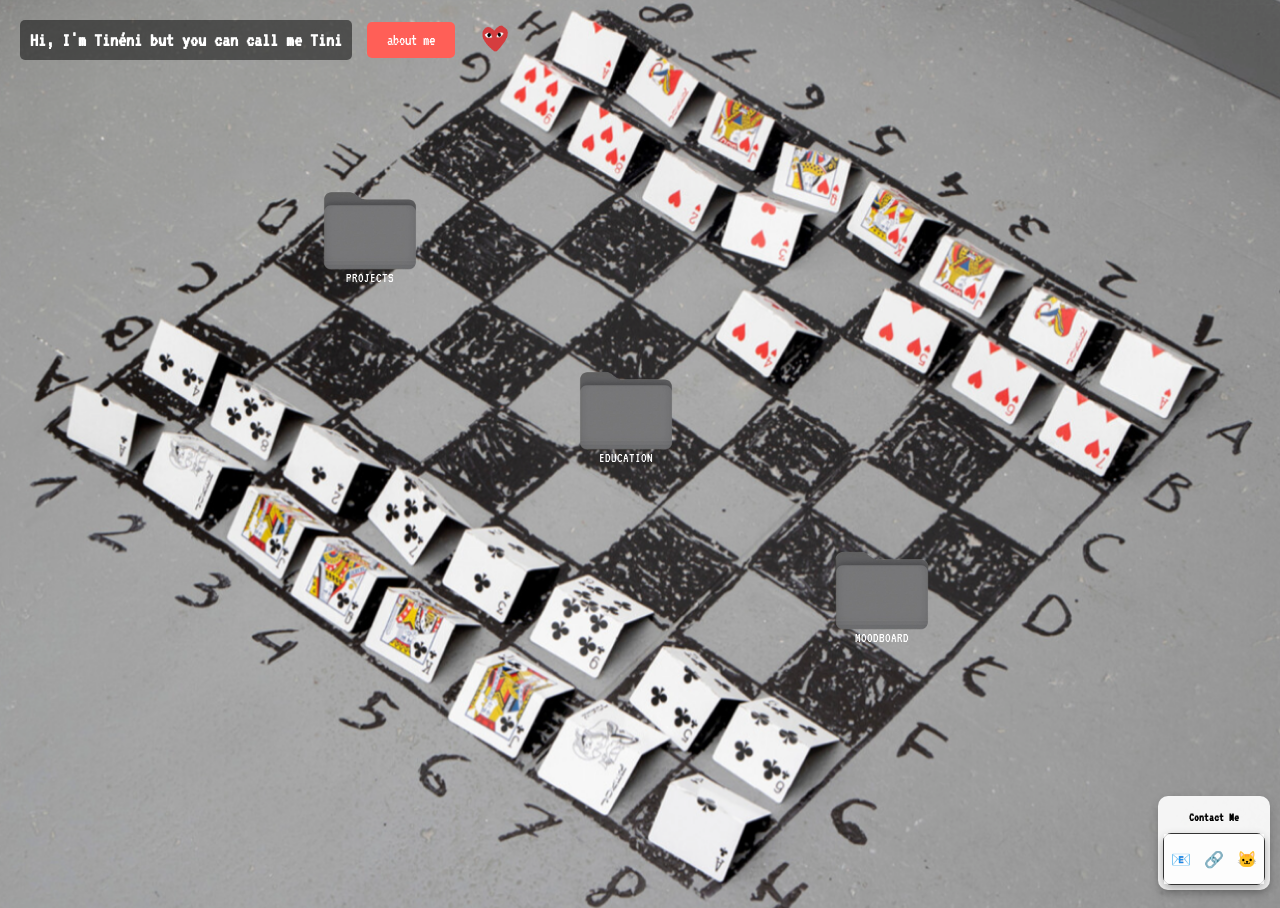
==== mainpage/main.html @ 6ec24387 "changement des dossiers" ====
<!DOCTYPE html>
<html lang="en">
<head>
    <meta charset="UTF-8">
    <meta name="viewport" content="width=device-width, initial-scale=1.0">
    <link href="main.css" rel="stylesheet">
    <script src="main.js" defer></script>
    <title>Main Page</title>
</head>
<body>

    <!-- Conteneur pour le texte d'introduction, le bouton et le cœur -->
    <div class="intro-container">
        <div class="intro-message">Hi, I'm Tinéni but you can call me Tini</div>
        <button id="more-info-btn" class="more-info-button">about me</button>
        <div class="heart-container">
            <img src="../images/cdg1.png" alt="Heart Image" class="heart-image">
        </div>
    </div>

    <!-- Icônes du bureau -->
    <div class="icon-container">
        <div class="icon-wrapper dossier1">
            <img src="../images/desktopfolder.png" alt="Dossier 1" class="icon" onclick="goToPage('../project/project.html')">
            <p>PROJECTS</p>
        </div>
        <div class="icon-wrapper dossier2">
            <img src="../images/desktopfolder.png" alt="Dossier 2" class="icon" id="education-folder">
            <p>EDUCATION</p>
        </div>
        <div class="icon-wrapper dossier3">
            <img src="../images/desktopfolder.png" alt="Dossier 3" class="icon" onclick="goToPage('page1.html')">
            <p>MOODBOARD</p>
        </div>
    </div>

    <!-- Fenêtre Finder pour l'éducation -->
    <div class="finder" id="education-finder">
        <div class="finder-header">
            <div class="finder-buttons">
                <button class="close-btn mac-btn" id="close-education-finder"></button> 
                <button class="minimize-btn mac-btn"></button>
                <button class="fullscreen-btn mac-btn"></button>
            </div>
            <p class="finder-title">Education</p>
        </div>
        <div class="finder-body">
            <div class="sidebar">
                <ul>
                    <li>Favoris</li>
                    <li><a href="../files/CVTineni.pdf" target="_blank" download="CVTineni.pdf">Documents</a></li>
                </ul>
            </div>
            <div class="content">
                <div class ="gif-container">
                    <img class="gif-image" img src="../images/souris.gif" alt="GIF cursor" width="100" height="100">
                </div>
                <div class="line line-gray">
                    <p data-tooltip="Maîtrise des fondamentaux de la programmation en 9 mois de cours intensif 
                    avec plusieurs projets de groupe réalisés (8). Plusieurs langages et frameworks sont vus au cours de l'année.">2024 : RNCP VI - Concepteur/Développeur d'Applications - Ada Tech School, Paris</p>
                </div>
                <div class="line line-white">
                    <p data-tooltip="Licence pluridisciplinaire où j'ai pu concevoir et appréhender les enjeux de la Communication
                    dans un contexte théorique et pratique. Erasmus de 6 mois réalisé à la Vrije Universiteeit Brussels où j'ai pu suivre également
                    des cours de plus axé sur les utilisateurs et le monde du commerce, ainsi que des ressources humaines. J'ai également réalisé un échange 
                    universitaire à l'Université de Montréal, où j'ai pu démarrer ma formation informatique, en suivant des cours en JAVA, C et de
                    création de sites web. - Mention Bien. ">2023 : Licence Information - Communication - Université Côte d'Azur, Nice</p>
                </div>
                <div class="line line-gray">
                    <p data-tooltip="Description: Baccalauréat Littéraire, option théâtre, section européenne (anglais)">2018 : Baccalauréat Littéraire - Lycée Bristol, Cannes</p>
                </div>
            </div>            
        </div>
    </div>

    <!-- Card Section -->
    <div class="card-container" id="card-container" style="display: none;">
        <div class="card" id="card-four">
            <button id="close-card-btn" class="close-card-button">X</button>
            <img src="../images/backcard.png" alt="Back of Card" class="card-image" id="back-card">
            <img src="../images/frontcard.png" alt="Front of Card" class="card-image front" id="front-card" style="display: none;">
        </div>
    </div>

    <!-- Section contact chessboard -->
    <div class="chess-contact">
        <h2>Contact Me</h2>
        <div class="chessboard">
            <div class="piece" id="email" title="Email me">📧</div>
            <div class="piece" id="linkedin" title="Connect on LinkedIn">🔗</div>
            <div class="piece" id="github" title="View my GitHub">🐱</div>
        </div>
    </div>

    <!-- Tooltip Container -->
    <div class="tooltip" id="tooltip"></div>

</body>
</html>
---- mainpage/main.css ----
/* Police personnalisée */
@import url('https://fonts.googleapis.com/css2?family=VT323&display=swap');

/* Style global */
html, body {
    font-family: VT323;
    height: 100%;
    background-image: url('../images/chessgame.png');
    background-repeat: no-repeat;
    background-size: cover;
    background-position: center;
    background-attachment: fixed;
}

/* Conteneur pour l'introduction */
.intro-container {
    display: flex;
    align-items: center;
    gap: 15px;
    position: fixed;
    top: 20px;
    left: 20px;
    z-index: 20;
}

.intro-message {
    color: white;
    font-size: 20px;
    font-weight: bold;
    background-color: rgba(0, 0, 0, 0.5);
    padding: 10px;
    border-radius: 5px;
}

/* Bouton about me */
.more-info-button {
    background-color: #ff5f57;
    color: white;
    border: none;
    border-radius: 5px;
    cursor: pointer;
    font-size: 16px;
    padding: 10px 20px;
    font-family: VT323;
    transition: background-color 0.3s;
}

.more-info-button:hover {
    background-color: #ff3b3b;
}

/* Image du cœur */
.heart-image {
    width: 50px;
    height: auto;
    animation: eyeMovement 4s infinite;
}

/* Animation du cœur */
@keyframes eyeMovement {
    0%, 100% {
        transform: translate(0, 0);
    }
    25% {
        transform: translate(5px, 0);
    }
    50% {
        transform: translate(-5px, 0);
    }
    75% {
        transform: translate(0, -5px);
    }
}

/* Icônes du bureau */
.icon-wrapper {
    position: absolute;
    text-align: center;
    color: white; 
    font-size: 16px;
}

.icon {
    width: 100px;
    cursor: pointer;
}

.icon-wrapper p {
    margin-top: -12px;
    font-size: 14px;
}

/* Positionnement des icônes */
.dossier1 {
    top: 20%;
    left: 25%;
}

.dossier2 {
    top: 40%;
    left: 45%;
}

.dossier3 {
    top: 60%;
    left: 65%;
}

/* Fenêtre Finder */
.finder {
    width: 600px;
    height: 200px;
    background-color: white;
    position: absolute;
    left: calc(50% - 300px);
    top: 100px;
    box-shadow: 0 4px 8px rgba(0, 0, 0, 0.2);
    border-radius: 8px;
    display: none;
}

.finder-header {
    display: flex;
    align-items: center;
    justify-content: space-between;
    background-color: #e0e0e0;
    padding: 5px;
    height: 35px;
}

.finder-buttons {
    display: flex;
    gap: 5px;
}

.mac-btn {
    width: 12px;
    height: 12px;
    border-radius: 50%;
    border: none;
    cursor: pointer;
}

.close-btn {
    background-color: #ff5f57;
}

.minimize-btn {
    background-color: #ffbd2e;
}

.fullscreen-btn {
    background-color: #28c840;
}

.finder-title {
    font-weight: bold;
    font-size: 14px;
    position: absolute;
    left: 50%;
    transform: translateX(-50%);
}

/* GIF image size */
.gif-image {
    width: 25px;  /* Adjust the width */
    height: 25px; /* Adjust the height */
    object-fit: contain; /* Ensures the image scales properly */
    position : absolute; 
    top : 20; 
    right : 0;
    z-index : 10; 
}

/* Corps de la fenêtre Finder */
.finder-body {
    display: flex;
    height: calc(100% - 35px);
    overflow-y: auto;
}

.sidebar {
    width: 100px;
    background-color: #f4f4f4;
    padding: 10px;
    border-right: 1px solid #dcdcdc;
    font-size: 12px;
}

.sidebar ul {
    list-style-type: none;
    padding: 0;
}

.sidebar li {
    padding: 8px 0;
    font-weight: bold;
    font-size: 14px;
    color: #333;
}

/* Contenu principal Finder */
.content {
    flex: 1;
    padding: 10px;
    background-color: white;
}

.line {
    height: 30px;
    width: 100%;
}

.line-gray {
    background-color: #f9f9f9;
}

.line-white {
    background-color: #ffffff;
}

.content p {
    font-size: 12px;
    padding: 5px;
    margin: 0;
    line-height: 1.5;
}

/* Chessboard contact */
.chess-contact {
    position: fixed;
    bottom: 10px;
    right: 10px;
    text-align: center;
    z-index: 100;
    background-color: rgba(255, 255, 255, 0.9);
    border-radius: 10px;
    padding: 5px;
    box-shadow: 0 4px 10px rgba(0, 0, 0, 0.2);
    font-size : 8px;
}

.chessboard {
    display: grid;
    grid-template-columns: repeat(3, 1fr);
    width: 100px;
    height: 50px;
    border: 1px solid #333;
    border-radius: 8px;
    box-shadow: 0 4px 10px rgba(0, 0, 0, 0.3);
}

.piece {
    display: flex;
    align-items: center;
    justify-content: center;
    font-size: 1rem;
    cursor: pointer;
    background-color: rgba(255, 255, 255, 0.8);
    transition: transform 0.2s, background-color 0.2s;
    padding: 4px;
}

.piece:hover {
    transform: scale(1.1);
    background-color: rgba(255, 255, 255, 0.5);
}

/* Carte pour la section interactive */
.card-container {
    position: absolute;
    top: 50%;
    left: 50%;
    transform: translate(-50%, -50%);
    z-index: 100;
    display: none;
}

.card {
    position: relative;
    width: 400px;
    height: 440px;
    perspective: 1000px;
}

.card-image {
    position: absolute;
    width: 100%;
    height: auto;
    backface-visibility: hidden;
    transition: transform 0.6s;
    border-radius: 10px;
    box-shadow: 0 2px 10px rgba(0, 0, 0, 0.5);
}

#front-card {
    display: none;
    transform: rotateY(180deg);
}

.close-card-button {
    position: absolute;
    top: 10px;
    right: 10px;
    padding: 5px 10px;
    background-color: #ff5f57;
    color: white;
    border: none;
    border-radius: 5px;
    cursor: pointer;
    font-size: 14px;
    z-index: 110;
}

.close-card-button:hover {
    background-color: #ff3b3b;
}

/* Tooltip */
.tooltip {
    display: none;
    position: absolute;
    background-color: rgba(0, 0, 0, 0.7);
    color: white;
    padding: 5px;
    border-radius: 5px;
    font-size: 12px;
    z-index: 10;
    transition: opacity 0.3s;
    font-family: 'Courier New', Courier, monospace;
    box-shadow: 0 0 10px rgba(255, 255, 255, 0.5);
}

/* Responsivité pour les petits écrans */
@media (max-width: 768px) {
    .finder {
        width: 100%;
        height: 30vh;
        top: 20%;
        left: 0;
        position: fixed;
    }

    .content {
        font-size: 10px;
    }

    .sidebar {
        width: 50px;
    }

    .sidebar li {
        font-size: 10px;
    }

    .chessboard {
        width: 100%;
        height: auto;
    }
}
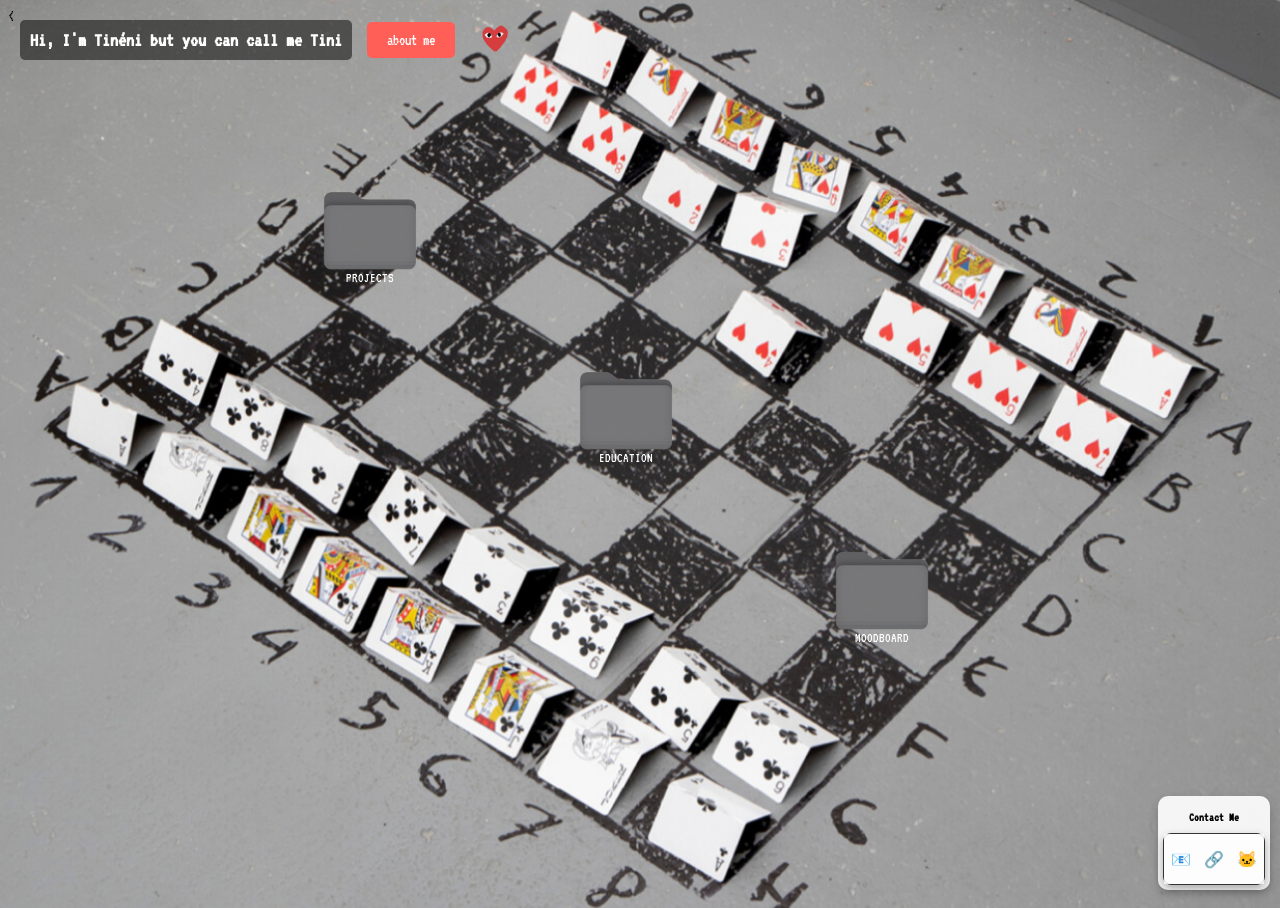
==== commit e7232b35: "test mq" ====
--- a/mainpage/main.html
+++ b/mainpage/main.html
@@ -95,5 +95,4 @@
     <!-- Tooltip Container -->
     <div class="tooltip" id="tooltip"></div>
 
-</body>
-</html>
+<
--- a/mainpage/main.css
+++ b/mainpage/main.css
@@ -335,14 +335,14 @@
 @media (max-width: 768px) {
     .finder {
         width: 100%;
-        height: 30vh;
+        height: 20vh;
         top: 20%;
         left: 0;
         position: fixed;
     }
 
     .content {
-        font-size: 10px;
+        font-size: 6px;
     }
 
     .sidebar {
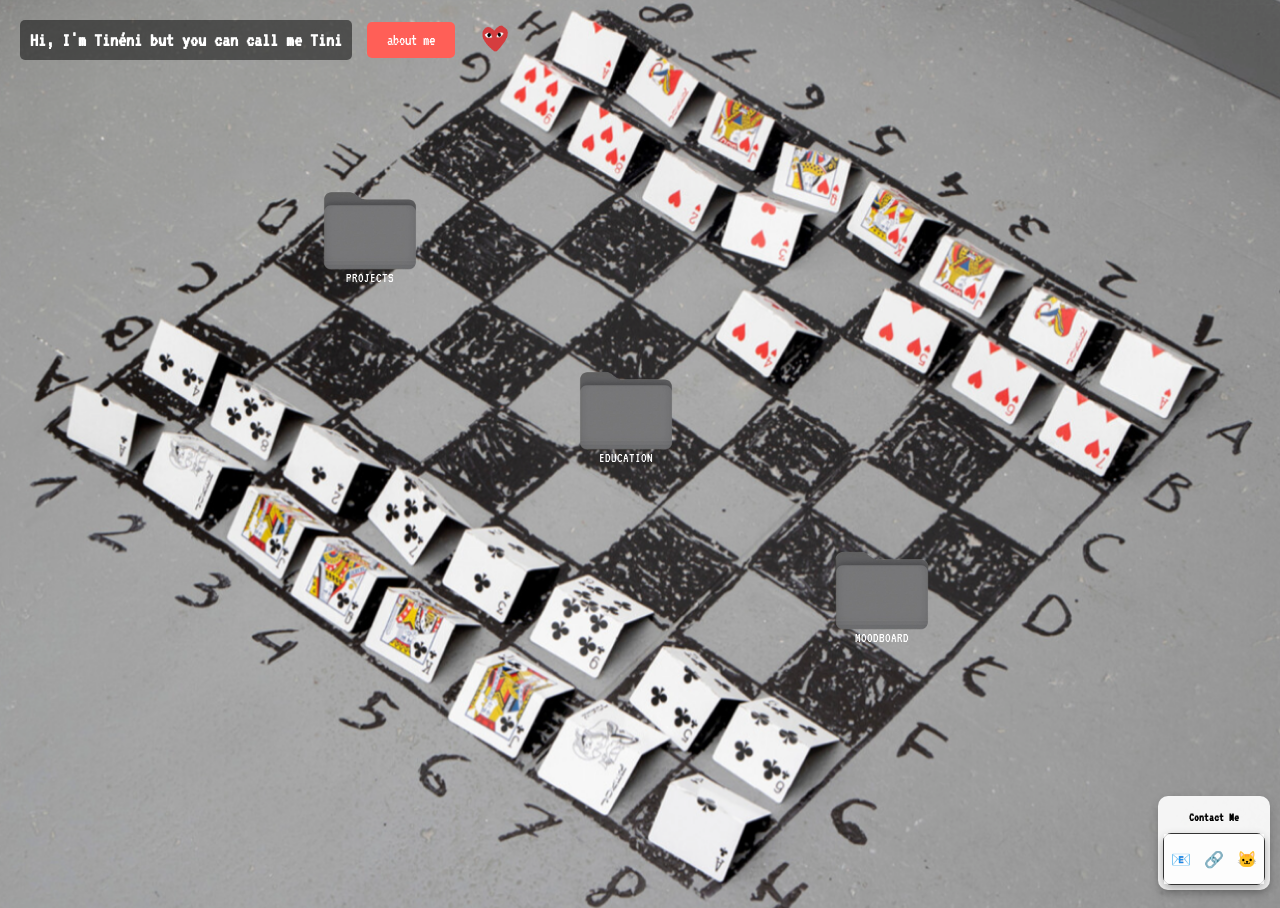
==== commit 21e6b837: "test mq" ====
--- a/mainpage/main.html
+++ b/mainpage/main.html
@@ -95,4 +95,5 @@
     <!-- Tooltip Container -->
     <div class="tooltip" id="tooltip"></div>
 
-<+</body>
+</html>
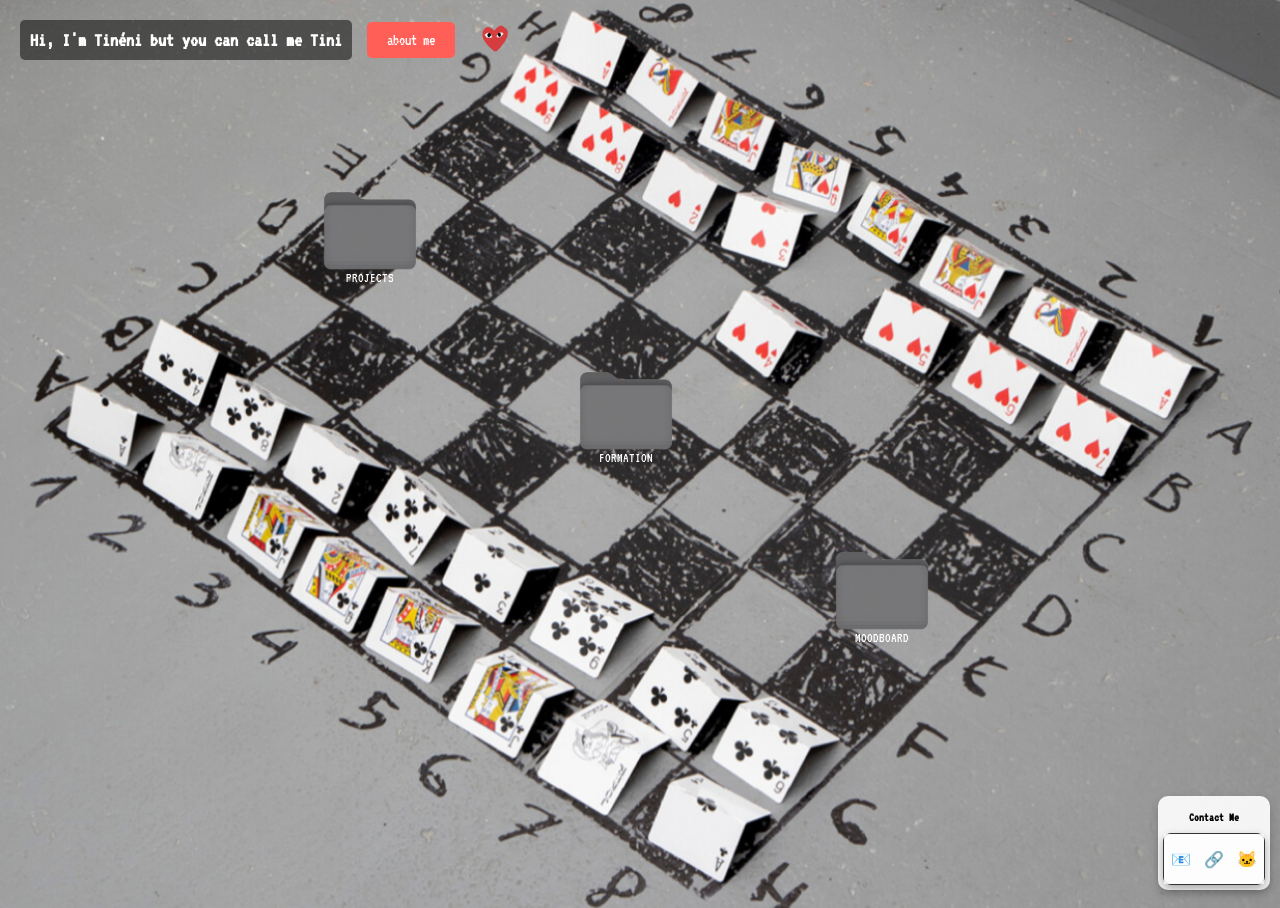
==== commit 9a1107d2: "ajout du dossier moodboard création du dossier moodboard avec mes inspirations" ====
--- a/mainpage/main.html
+++ b/mainpage/main.html
@@ -26,10 +26,10 @@
         </div>
         <div class="icon-wrapper dossier2">
             <img src="../images/desktopfolder.png" alt="Dossier 2" class="icon" id="education-folder">
-            <p>EDUCATION</p>
+            <p>FORMATION</p>
         </div>
         <div class="icon-wrapper dossier3">
-            <img src="../images/desktopfolder.png" alt="Dossier 3" class="icon" onclick="goToPage('page1.html')">
+            <img src="../images/desktopfolder.png" alt="Dossier 3" class="icon" onclick="goToPage('../moodboard/mood.html')">
             <p>MOODBOARD</p>
         </div>
     </div>
--- a/mainpage/main.css
+++ b/mainpage/main.css
@@ -342,7 +342,7 @@
     }
 
     .content {
-        font-size: 6px;
+        font-size: 4px;
     }
 
     .sidebar {
